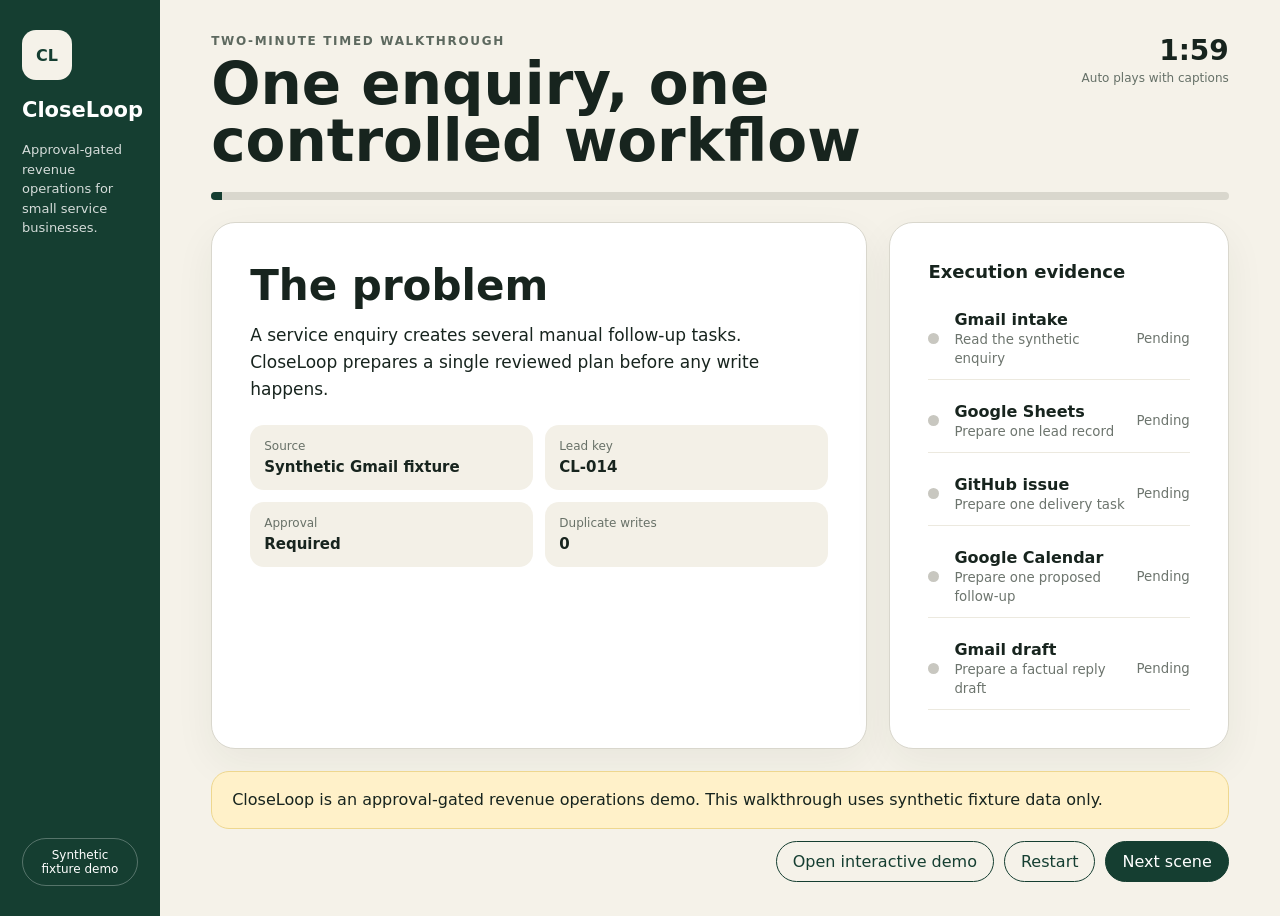
==== demo.html @ 9b45e1a9 "Add files via upload" ====
<!doctype html>
<html lang="en">
<head>
  <meta charset="utf-8">
  <meta name="viewport" content="width=device-width, initial-scale=1">
  <title>CloseLoop two-minute demo</title>
  <style>
    :root {
      color-scheme: light;
      font-family: Inter, ui-sans-serif, system-ui, -apple-system, BlinkMacSystemFont, "Segoe UI", sans-serif;
      background: #f5f2e9;
      color: #17241e;
    }
    * { box-sizing: border-box; }
    body { margin: 0; min-height: 100vh; background: #f5f2e9; }
    button, a { font: inherit; }
    .shell { display: grid; grid-template-columns: 160px minmax(0, 1fr); min-height: 100vh; }
    .rail { background: #153e31; color: white; padding: 30px 22px; display: flex; flex-direction: column; gap: 18px; }
    .mark { width: 50px; height: 50px; border-radius: 14px; background: #f5f2e9; color: #153e31; display: grid; place-items: center; font-weight: 800; }
    .rail h1 { font-size: 21px; margin: 0; }
    .rail p { font-size: 13px; line-height: 1.5; opacity: .82; margin: 0; }
    .mode { margin-top: auto; border: 1px solid rgba(255,255,255,.28); border-radius: 999px; padding: 9px 12px; font-size: 12px; text-align: center; }
    main { padding: 34px clamp(24px, 4vw, 64px); display: grid; grid-template-rows: auto auto 1fr auto; gap: 22px; }
    .top { display: flex; justify-content: space-between; gap: 24px; align-items: start; }
    .eyebrow { text-transform: uppercase; letter-spacing: .14em; font-size: 12px; font-weight: 800; color: #5d695f; }
    h2 { font-size: clamp(30px, 5vw, 58px); line-height: .98; margin: 8px 0 0; max-width: 860px; }
    .timer { text-align: right; min-width: 150px; }
    .timer strong { display: block; font-size: 28px; }
    .timer span { font-size: 12px; color: #657067; }
    .progress { height: 8px; border-radius: 999px; background: #d9d7cd; overflow: hidden; }
    .progress > div { height: 100%; width: 0; background: #153e31; transition: width .4s linear; }
    .stage { display: grid; grid-template-columns: minmax(0, 1.45fr) minmax(280px, .75fr); gap: 22px; align-items: stretch; }
    .card, .evidence { background: white; border: 1px solid #d9d7cd; border-radius: 24px; padding: clamp(22px, 3vw, 38px); box-shadow: 0 14px 40px rgba(35, 43, 37, .06); }
    .card h3 { font-size: clamp(24px, 3.5vw, 42px); margin: 0 0 12px; }
    .card p { font-size: 17px; line-height: 1.6; margin: 0; max-width: 800px; }
    .facts { display: grid; grid-template-columns: repeat(2, minmax(0, 1fr)); gap: 12px; margin-top: 22px; }
    .fact { background: #f3f0e7; border-radius: 14px; padding: 14px; }
    .fact span { display: block; color: #687168; font-size: 12px; margin-bottom: 4px; }
    .fact strong { font-size: 15px; }
    .evidence h4 { margin: 0 0 16px; font-size: 18px; }
    .timeline { display: grid; gap: 10px; }
    .row { display: grid; grid-template-columns: 16px 1fr auto; gap: 10px; align-items: center; padding: 12px 0; border-bottom: 1px solid #ece9df; }
    .dot { width: 11px; height: 11px; border-radius: 50%; background: #c8c7c0; }
    .row.success .dot { background: #2d8659; }
    .row.warning .dot { background: #d39322; }
    .row.skipped .dot { background: #667a98; }
    .row small { color: #6d756e; }
    .caption { background: #fff1c9; border: 1px solid #eed78f; border-radius: 18px; padding: 16px 20px; font-size: 16px; line-height: 1.5; }
    .controls { display: flex; gap: 10px; justify-content: flex-end; align-items: center; }
    .controls button, .controls a { border-radius: 999px; padding: 10px 16px; text-decoration: none; border: 1px solid #153e31; color: #153e31; background: transparent; cursor: pointer; }
    .controls button.primary { background: #153e31; color: white; }
    @media (max-width: 820px) {
      .shell { grid-template-columns: 1fr; }
      .rail { display: none; }
      main { padding: 22px; }
      .top { align-items: end; }
      .stage { grid-template-columns: 1fr; }
      .facts { grid-template-columns: 1fr; }
    }
  </style>
</head>
<body>
  <div class="shell">
    <aside class="rail">
      <div class="mark">CL</div>
      <h1>CloseLoop</h1>
      <p>Approval-gated revenue operations for small service businesses.</p>
      <div class="mode">Synthetic fixture demo</div>
    </aside>
    <main>
      <section class="top">
        <div>
          <div class="eyebrow">Two-minute timed walkthrough</div>
          <h2 id="scene-title">One enquiry, one controlled workflow</h2>
        </div>
        <div class="timer">
          <strong id="clock">2:00</strong>
          <span>Auto plays with captions</span>
        </div>
      </section>
      <div class="progress"><div id="progress-bar"></div></div>
      <section class="stage">
        <article class="card">
          <h3 id="headline">The problem</h3>
          <p id="body-copy">A service enquiry creates several manual follow-up tasks. CloseLoop prepares a single reviewed plan before any write happens.</p>
          <div class="facts" id="facts"></div>
        </article>
        <aside class="evidence">
          <h4>Execution evidence</h4>
          <div class="timeline" id="timeline"></div>
        </aside>
      </section>
      <section>
        <div class="caption" id="caption">This timed browser demo uses synthetic fixture data. It does not claim live provider writes.</div>
        <div class="controls" style="margin-top: 12px">
          <a href="index.html">Open interactive demo</a>
          <button id="restart">Restart</button>
          <button class="primary" id="skip">Next scene</button>
        </div>
      </section>
    </main>
  </div>
  <script>
    const rows = [
      ['Gmail intake', 'Read the synthetic enquiry'],
      ['Google Sheets', 'Prepare one lead record'],
      ['GitHub issue', 'Prepare one delivery task'],
      ['Google Calendar', 'Prepare one proposed follow-up'],
      ['Gmail draft', 'Prepare a factual reply draft']
    ];

    const scenes = [
      {
        at: 0,
        title: 'One enquiry, one controlled workflow',
        headline: 'The problem',
        body: 'A service enquiry creates several manual follow-up tasks. CloseLoop prepares a single reviewed plan before any write happens.',
        caption: 'CloseLoop is an approval-gated revenue operations demo. This walkthrough uses synthetic fixture data only.',
        facts: [['Source', 'Synthetic Gmail fixture'], ['Lead key', 'CL-014'], ['Approval', 'Required'], ['Duplicate writes', '0']],
        states: []
      },
      {
        at: 12,
        title: 'Extract and validate the buyer facts',
        headline: 'Maya Chen needs a kitchen renovation',
        body: 'The fixture states the scope, Pattaya location, six-week timing, USD 60,000 to USD 80,000 budget and a Thursday quote deadline.',
        caption: 'CloseLoop separates stated facts from missing information and gives the fixture a stable idempotency key.',
        facts: [['Service', 'Kitchen renovation'], ['Location', 'Jomtien, Pattaya'], ['Timing', 'About six weeks'], ['Confidence', 'High for stated fields']],
        states: [['Gmail intake', 'success']]
      },
      {
        at: 32,
        title: 'Review the exact plan before execution',
        headline: 'Human approval is the control point',
        body: 'The operator sees the proposed lead record, delivery issue, calendar follow-up and reply draft before the workflow can proceed.',
        caption: 'No outbound email is sent automatically. Pricing, delivery dates and availability are never invented.',
        facts: [['Validation', 'Passed'], ['Duplicate check', 'Passed'], ['Retry limit', '2'], ['Outbound send', 'Disabled']],
        states: [['Gmail intake', 'success']]
      },
      {
        at: 52,
        title: 'Execute the approved fixture path',
        headline: 'Each step leaves a receipt',
        body: 'After one approval, the fixture creates deterministic demonstration receipts for the lead record, delivery issue, follow-up and Gmail draft.',
        caption: 'These IDs are synthetic demo receipts. They are not presented as Google or GitHub provider records.',
        facts: [['Run ID', 'RUN-0914-014'], ['Approval count', '1'], ['Fixture writes', '4'], ['Audit log', 'Append-only demo']],
        states: [['Gmail intake', 'success'], ['Google Sheets', 'success'], ['GitHub issue', 'success']]
      },
      {
        at: 76,
        title: 'Recover without repeating successful steps',
        headline: 'Calendar fails once, then only Calendar retries',
        body: 'A labelled injected 503 happens before the Calendar fixture write. Existing successful receipts remain intact and the retry checks for an existing lead key first.',
        caption: 'The recovery path demonstrates bounded retry behavior and preserves completed work instead of restarting the whole workflow.',
        facts: [['Injected error', 'Calendar 503'], ['Retry count', '1'], ['Prior receipts', 'Retained'], ['Duplicate check', 'Before retry']],
        states: [['Gmail intake', 'success'], ['Google Sheets', 'success'], ['GitHub issue', 'success'], ['Google Calendar', 'warning']]
      },
      {
        at: 96,
        title: 'Close the loop with a draft, not an automatic send',
        headline: 'The approved reply remains a draft',
        body: 'The final fixture step prepares a factual clarification request based only on the synthetic enquiry. The operator keeps control of any real outbound communication.',
        caption: 'The loop closes with one approval, one bounded retry and a complete fixture audit trail.',
        facts: [['Calendar', 'Recovered'], ['Gmail reply', 'Draft only'], ['Final outcome', 'Fixture complete'], ['Live writes claimed', 'None']],
        states: [['Gmail intake', 'success'], ['Google Sheets', 'success'], ['GitHub issue', 'success'], ['Google Calendar', 'success'], ['Gmail draft', 'success']]
      },
      {
        at: 108,
        title: 'Replay proves idempotency',
        headline: 'The same trigger produces zero new writes',
        body: 'The replay finds the existing run through the same idempotency key and skips every write step.',
        caption: 'CloseLoop ends on the reliability claim that is actually tested in this build: exact replay produces zero new fixture writes.',
        facts: [['Idempotency key', 'gmail-msg-8841'], ['Replay writes', '0'], ['Duplicate writes', '0'], ['Status', 'Existing run reused']],
        states: rows.map(([name]) => [name, 'skipped'])
      }
    ];

    const total = 120;
    let started = performance.now();
    let manualOffset = 0;

    const title = document.getElementById('scene-title');
    const headline = document.getElementById('headline');
    const body = document.getElementById('body-copy');
    const caption = document.getElementById('caption');
    const facts = document.getElementById('facts');
    const timeline = document.getElementById('timeline');
    const clock = document.getElementById('clock');
    const progress = document.getElementById('progress-bar');

    function currentSeconds() {
      return Math.min(total, Math.max(0, (performance.now() - started) / 1000 + manualOffset));
    }

    function activeScene(sec) {
      let result = scenes[0];
      for (const scene of scenes) if (sec >= scene.at) result = scene;
      return result;
    }

    function renderScene(scene) {
      title.textContent = scene.title;
      headline.textContent = scene.headline;
      body.textContent = scene.body;
      caption.textContent = scene.caption;
      facts.innerHTML = scene.facts.map(([label, value]) => `<div class="fact"><span>${label}</span><strong>${value}</strong></div>`).join('');
      const states = Object.fromEntries(scene.states);
      timeline.innerHTML = rows.map(([name, detail]) => {
        const state = states[name] || '';
        const label = state === 'success' ? 'Verified fixture step' : state === 'warning' ? 'Retrying once' : state === 'skipped' ? 'Existing run reused' : 'Pending';
        return `<div class="row ${state}"><span class="dot"></span><div><strong>${name}</strong><br><small>${detail}</small></div><small>${label}</small></div>`;
      }).join('');
    }

    let lastScene = null;
    function tick() {
      const sec = currentSeconds();
      const scene = activeScene(sec);
      if (scene !== lastScene) {
        renderScene(scene);
        lastScene = scene;
      }
      const remain = Math.max(0, Math.ceil(total - sec));
      const min = Math.floor(remain / 60);
      const s = String(remain % 60).padStart(2, '0');
      clock.textContent = `${min}:${s}`;
      progress.style.width = `${Math.min(100, sec / total * 100)}%`;
      if (sec < total) requestAnimationFrame(tick);
    }

    document.getElementById('restart').addEventListener('click', () => {
      started = performance.now();
      manualOffset = 0;
      lastScene = null;
      requestAnimationFrame(tick);
    });

    document.getElementById('skip').addEventListener('click', () => {
      const sec = currentSeconds();
      const next = scenes.find(scene => scene.at > sec + .5);
      if (!next) return;
      manualOffset += next.at - sec;
      lastScene = null;
    });

    renderScene(scenes[0]);
    requestAnimationFrame(tick);
  </script>
</body>
</html>
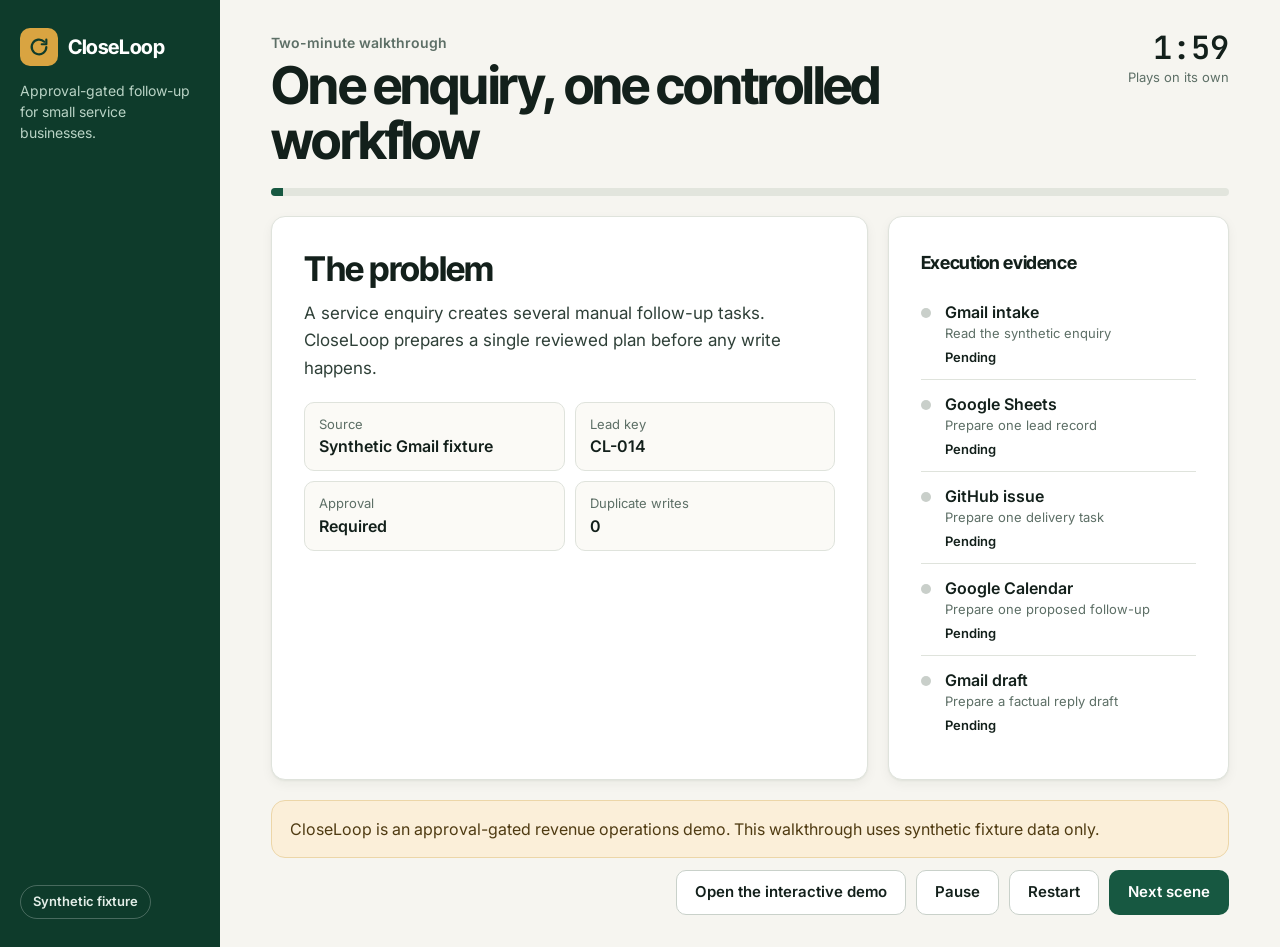
==== commit 85ba9470: "Fix the reset race and redesign the demo pages Stop a run started before Reset from finishing on the" ====
--- a/demo.html
+++ b/demo.html
@@ -1,250 +1,321 @@
-<!doctype html>
-<html lang="en">
-<head>
-  <meta charset="utf-8">
-  <meta name="viewport" content="width=device-width, initial-scale=1">
-  <title>CloseLoop two-minute demo</title>
-  <style>
-    :root {
-      color-scheme: light;
-      font-family: Inter, ui-sans-serif, system-ui, -apple-system, BlinkMacSystemFont, "Segoe UI", sans-serif;
-      background: #f5f2e9;
-      color: #17241e;
-    }
-    * { box-sizing: border-box; }
-    body { margin: 0; min-height: 100vh; background: #f5f2e9; }
-    button, a { font: inherit; }
-    .shell { display: grid; grid-template-columns: 160px minmax(0, 1fr); min-height: 100vh; }
-    .rail { background: #153e31; color: white; padding: 30px 22px; display: flex; flex-direction: column; gap: 18px; }
-    .mark { width: 50px; height: 50px; border-radius: 14px; background: #f5f2e9; color: #153e31; display: grid; place-items: center; font-weight: 800; }
-    .rail h1 { font-size: 21px; margin: 0; }
-    .rail p { font-size: 13px; line-height: 1.5; opacity: .82; margin: 0; }
-    .mode { margin-top: auto; border: 1px solid rgba(255,255,255,.28); border-radius: 999px; padding: 9px 12px; font-size: 12px; text-align: center; }
-    main { padding: 34px clamp(24px, 4vw, 64px); display: grid; grid-template-rows: auto auto 1fr auto; gap: 22px; }
-    .top { display: flex; justify-content: space-between; gap: 24px; align-items: start; }
-    .eyebrow { text-transform: uppercase; letter-spacing: .14em; font-size: 12px; font-weight: 800; color: #5d695f; }
-    h2 { font-size: clamp(30px, 5vw, 58px); line-height: .98; margin: 8px 0 0; max-width: 860px; }
-    .timer { text-align: right; min-width: 150px; }
-    .timer strong { display: block; font-size: 28px; }
-    .timer span { font-size: 12px; color: #657067; }
-    .progress { height: 8px; border-radius: 999px; background: #d9d7cd; overflow: hidden; }
-    .progress > div { height: 100%; width: 0; background: #153e31; transition: width .4s linear; }
-    .stage { display: grid; grid-template-columns: minmax(0, 1.45fr) minmax(280px, .75fr); gap: 22px; align-items: stretch; }
-    .card, .evidence { background: white; border: 1px solid #d9d7cd; border-radius: 24px; padding: clamp(22px, 3vw, 38px); box-shadow: 0 14px 40px rgba(35, 43, 37, .06); }
-    .card h3 { font-size: clamp(24px, 3.5vw, 42px); margin: 0 0 12px; }
-    .card p { font-size: 17px; line-height: 1.6; margin: 0; max-width: 800px; }
-    .facts { display: grid; grid-template-columns: repeat(2, minmax(0, 1fr)); gap: 12px; margin-top: 22px; }
-    .fact { background: #f3f0e7; border-radius: 14px; padding: 14px; }
-    .fact span { display: block; color: #687168; font-size: 12px; margin-bottom: 4px; }
-    .fact strong { font-size: 15px; }
-    .evidence h4 { margin: 0 0 16px; font-size: 18px; }
-    .timeline { display: grid; gap: 10px; }
-    .row { display: grid; grid-template-columns: 16px 1fr auto; gap: 10px; align-items: center; padding: 12px 0; border-bottom: 1px solid #ece9df; }
-    .dot { width: 11px; height: 11px; border-radius: 50%; background: #c8c7c0; }
-    .row.success .dot { background: #2d8659; }
-    .row.warning .dot { background: #d39322; }
-    .row.skipped .dot { background: #667a98; }
-    .row small { color: #6d756e; }
-    .caption { background: #fff1c9; border: 1px solid #eed78f; border-radius: 18px; padding: 16px 20px; font-size: 16px; line-height: 1.5; }
-    .controls { display: flex; gap: 10px; justify-content: flex-end; align-items: center; }
-    .controls button, .controls a { border-radius: 999px; padding: 10px 16px; text-decoration: none; border: 1px solid #153e31; color: #153e31; background: transparent; cursor: pointer; }
-    .controls button.primary { background: #153e31; color: white; }
-    @media (max-width: 820px) {
-      .shell { grid-template-columns: 1fr; }
-      .rail { display: none; }
-      main { padding: 22px; }
-      .top { align-items: end; }
-      .stage { grid-template-columns: 1fr; }
-      .facts { grid-template-columns: 1fr; }
-    }
-  </style>
-</head>
-<body>
-  <div class="shell">
-    <aside class="rail">
-      <div class="mark">CL</div>
-      <h1>CloseLoop</h1>
-      <p>Approval-gated revenue operations for small service businesses.</p>
-      <div class="mode">Synthetic fixture demo</div>
-    </aside>
-    <main>
-      <section class="top">
-        <div>
-          <div class="eyebrow">Two-minute timed walkthrough</div>
-          <h2 id="scene-title">One enquiry, one controlled workflow</h2>
-        </div>
-        <div class="timer">
-          <strong id="clock">2:00</strong>
-          <span>Auto plays with captions</span>
-        </div>
-      </section>
-      <div class="progress"><div id="progress-bar"></div></div>
-      <section class="stage">
-        <article class="card">
-          <h3 id="headline">The problem</h3>
-          <p id="body-copy">A service enquiry creates several manual follow-up tasks. CloseLoop prepares a single reviewed plan before any write happens.</p>
-          <div class="facts" id="facts"></div>
-        </article>
-        <aside class="evidence">
-          <h4>Execution evidence</h4>
-          <div class="timeline" id="timeline"></div>
-        </aside>
-      </section>
-      <section>
-        <div class="caption" id="caption">This timed browser demo uses synthetic fixture data. It does not claim live provider writes.</div>
-        <div class="controls" style="margin-top: 12px">
-          <a href="index.html">Open interactive demo</a>
-          <button id="restart">Restart</button>
-          <button class="primary" id="skip">Next scene</button>
-        </div>
-      </section>
-    </main>
-  </div>
-  <script>
-    const rows = [
-      ['Gmail intake', 'Read the synthetic enquiry'],
-      ['Google Sheets', 'Prepare one lead record'],
-      ['GitHub issue', 'Prepare one delivery task'],
-      ['Google Calendar', 'Prepare one proposed follow-up'],
-      ['Gmail draft', 'Prepare a factual reply draft']
-    ];
-
-    const scenes = [
-      {
-        at: 0,
-        title: 'One enquiry, one controlled workflow',
-        headline: 'The problem',
-        body: 'A service enquiry creates several manual follow-up tasks. CloseLoop prepares a single reviewed plan before any write happens.',
-        caption: 'CloseLoop is an approval-gated revenue operations demo. This walkthrough uses synthetic fixture data only.',
-        facts: [['Source', 'Synthetic Gmail fixture'], ['Lead key', 'CL-014'], ['Approval', 'Required'], ['Duplicate writes', '0']],
-        states: []
-      },
-      {
-        at: 12,
-        title: 'Extract and validate the buyer facts',
-        headline: 'Maya Chen needs a kitchen renovation',
-        body: 'The fixture states the scope, Pattaya location, six-week timing, USD 60,000 to USD 80,000 budget and a Thursday quote deadline.',
-        caption: 'CloseLoop separates stated facts from missing information and gives the fixture a stable idempotency key.',
-        facts: [['Service', 'Kitchen renovation'], ['Location', 'Jomtien, Pattaya'], ['Timing', 'About six weeks'], ['Confidence', 'High for stated fields']],
-        states: [['Gmail intake', 'success']]
-      },
-      {
-        at: 32,
-        title: 'Review the exact plan before execution',
-        headline: 'Human approval is the control point',
-        body: 'The operator sees the proposed lead record, delivery issue, calendar follow-up and reply draft before the workflow can proceed.',
-        caption: 'No outbound email is sent automatically. Pricing, delivery dates and availability are never invented.',
-        facts: [['Validation', 'Passed'], ['Duplicate check', 'Passed'], ['Retry limit', '2'], ['Outbound send', 'Disabled']],
-        states: [['Gmail intake', 'success']]
-      },
-      {
-        at: 52,
-        title: 'Execute the approved fixture path',
-        headline: 'Each step leaves a receipt',
-        body: 'After one approval, the fixture creates deterministic demonstration receipts for the lead record, delivery issue, follow-up and Gmail draft.',
-        caption: 'These IDs are synthetic demo receipts. They are not presented as Google or GitHub provider records.',
-        facts: [['Run ID', 'RUN-0914-014'], ['Approval count', '1'], ['Fixture writes', '4'], ['Audit log', 'Append-only demo']],
-        states: [['Gmail intake', 'success'], ['Google Sheets', 'success'], ['GitHub issue', 'success']]
-      },
-      {
-        at: 76,
-        title: 'Recover without repeating successful steps',
-        headline: 'Calendar fails once, then only Calendar retries',
-        body: 'A labelled injected 503 happens before the Calendar fixture write. Existing successful receipts remain intact and the retry checks for an existing lead key first.',
-        caption: 'The recovery path demonstrates bounded retry behavior and preserves completed work instead of restarting the whole workflow.',
-        facts: [['Injected error', 'Calendar 503'], ['Retry count', '1'], ['Prior receipts', 'Retained'], ['Duplicate check', 'Before retry']],
-        states: [['Gmail intake', 'success'], ['Google Sheets', 'success'], ['GitHub issue', 'success'], ['Google Calendar', 'warning']]
-      },
-      {
-        at: 96,
-        title: 'Close the loop with a draft, not an automatic send',
-        headline: 'The approved reply remains a draft',
-        body: 'The final fixture step prepares a factual clarification request based only on the synthetic enquiry. The operator keeps control of any real outbound communication.',
-        caption: 'The loop closes with one approval, one bounded retry and a complete fixture audit trail.',
-        facts: [['Calendar', 'Recovered'], ['Gmail reply', 'Draft only'], ['Final outcome', 'Fixture complete'], ['Live writes claimed', 'None']],
-        states: [['Gmail intake', 'success'], ['Google Sheets', 'success'], ['GitHub issue', 'success'], ['Google Calendar', 'success'], ['Gmail draft', 'success']]
-      },
-      {
-        at: 108,
-        title: 'Replay proves idempotency',
-        headline: 'The same trigger produces zero new writes',
-        body: 'The replay finds the existing run through the same idempotency key and skips every write step.',
-        caption: 'CloseLoop ends on the reliability claim that is actually tested in this build: exact replay produces zero new fixture writes.',
-        facts: [['Idempotency key', 'gmail-msg-8841'], ['Replay writes', '0'], ['Duplicate writes', '0'], ['Status', 'Existing run reused']],
-        states: rows.map(([name]) => [name, 'skipped'])
-      }
-    ];
-
-    const total = 120;
-    let started = performance.now();
-    let manualOffset = 0;
-
-    const title = document.getElementById('scene-title');
-    const headline = document.getElementById('headline');
-    const body = document.getElementById('body-copy');
-    const caption = document.getElementById('caption');
-    const facts = document.getElementById('facts');
-    const timeline = document.getElementById('timeline');
-    const clock = document.getElementById('clock');
-    const progress = document.getElementById('progress-bar');
-
-    function currentSeconds() {
-      return Math.min(total, Math.max(0, (performance.now() - started) / 1000 + manualOffset));
-    }
-
-    function activeScene(sec) {
-      let result = scenes[0];
-      for (const scene of scenes) if (sec >= scene.at) result = scene;
-      return result;
-    }
-
-    function renderScene(scene) {
-      title.textContent = scene.title;
-      headline.textContent = scene.headline;
-      body.textContent = scene.body;
-      caption.textContent = scene.caption;
-      facts.innerHTML = scene.facts.map(([label, value]) => `<div class="fact"><span>${label}</span><strong>${value}</strong></div>`).join('');
-      const states = Object.fromEntries(scene.states);
-      timeline.innerHTML = rows.map(([name, detail]) => {
-        const state = states[name] || '';
-        const label = state === 'success' ? 'Verified fixture step' : state === 'warning' ? 'Retrying once' : state === 'skipped' ? 'Existing run reused' : 'Pending';
-        return `<div class="row ${state}"><span class="dot"></span><div><strong>${name}</strong><br><small>${detail}</small></div><small>${label}</small></div>`;
-      }).join('');
-    }
-
-    let lastScene = null;
-    function tick() {
-      const sec = currentSeconds();
-      const scene = activeScene(sec);
-      if (scene !== lastScene) {
-        renderScene(scene);
-        lastScene = scene;
-      }
-      const remain = Math.max(0, Math.ceil(total - sec));
-      const min = Math.floor(remain / 60);
-      const s = String(remain % 60).padStart(2, '0');
-      clock.textContent = `${min}:${s}`;
-      progress.style.width = `${Math.min(100, sec / total * 100)}%`;
-      if (sec < total) requestAnimationFrame(tick);
-    }
-
-    document.getElementById('restart').addEventListener('click', () => {
-      started = performance.now();
-      manualOffset = 0;
-      lastScene = null;
-      requestAnimationFrame(tick);
-    });
-
-    document.getElementById('skip').addEventListener('click', () => {
-      const sec = currentSeconds();
-      const next = scenes.find(scene => scene.at > sec + .5);
-      if (!next) return;
-      manualOffset += next.at - sec;
-      lastScene = null;
-    });
-
-    renderScene(scenes[0]);
-    requestAnimationFrame(tick);
-  </script>
-</body>
-</html>
+<!doctype html>
+<html lang="en">
+<head>
+  <meta charset="utf-8">
+  <meta name="viewport" content="width=device-width, initial-scale=1">
+  <meta name="theme-color" content="#0e3b2b">
+  <title>CloseLoop walkthrough</title>
+  <meta name="description" content="A two-minute captioned walkthrough of the CloseLoop fixture path: one enquiry, one approval, one bounded retry and a replay with zero new writes.">
+  <link rel="preconnect" href="https://fonts.googleapis.com">
+  <link rel="preconnect" href="https://fonts.gstatic.com" crossorigin>
+  <link href="https://fonts.googleapis.com/css2?family=Inter+Tight:wght@600;700&family=Inter:wght@400;500;600&family=JetBrains+Mono:wght@500;600&display=swap" rel="stylesheet">
+  <style>
+    :root {
+      color-scheme: light;
+      --ink: #13201b; --paper: #f6f5f0; --surface: #fff; --surface-soft: #fbfaf6; --line: #dfe3dc; --line-strong: #c9d1ca;
+      --muted: #5d6f66; --brand: #175841; --brand-soft: #e4efe8; --deep: #0e3b2b; --amber: #d9a441; --amber-soft: #fbefd9;
+      --warning-ink: #6b430a; --error: #b4412f; --dock: #2e5f8a;
+      --radius: 14px; --radius-button: 10px;
+      --shadow: 0 1px 2px rgba(19, 32, 27, .05), 0 4px 12px rgba(19, 32, 27, .05);
+      --focus: 0 0 0 3px #fff, 0 0 0 5px var(--brand);
+      --heading: "Inter Tight", "Inter", system-ui, -apple-system, "Segoe UI", Roboto, Arial, sans-serif;
+      --body: "Inter", system-ui, -apple-system, "Segoe UI", Roboto, Arial, sans-serif;
+      --mono: "JetBrains Mono", ui-monospace, "SFMono-Regular", Menlo, Consolas, monospace;
+    }
+    * { box-sizing: border-box; }
+    body { margin: 0; min-width: 320px; min-height: 100vh; color: var(--ink); background: var(--paper); font: 16px/1.5 var(--body); }
+    button, a { font: inherit; }
+    :focus-visible { outline: none; box-shadow: var(--focus); }
+    h1, h2, h3 { margin: 0; font-family: var(--heading); letter-spacing: -.02em; }
+    p { margin: 0; }
+    .shell { display: grid; grid-template-columns: 220px minmax(0, 1fr); min-height: 100vh; }
+    .rail { display: flex; flex-direction: column; gap: 14px; padding: 28px 20px; background: var(--deep); color: #fff; }
+    .brand { display: flex; align-items: center; gap: 10px; }
+    .mark { display: grid; place-items: center; width: 38px; height: 38px; border-radius: 10px; background: var(--amber); color: var(--deep); }
+    .mark svg { width: 22px; height: 22px; fill: none; stroke: currentColor; stroke-width: 2.4; stroke-linecap: round; stroke-linejoin: round; }
+    .rail h1 { font-size: 20px; }
+    .rail p { color: #b9d3c5; font-size: 14px; }
+    .mode { margin-top: auto; align-self: flex-start; padding: 6px 12px; border: 1px solid rgba(255,255,255,.24); border-radius: 999px; color: #e3eee8; font-size: 13px; font-weight: 600; }
+    main { display: grid; grid-template-rows: auto auto 1fr auto; gap: 20px; min-width: 0; padding: 32px clamp(16px, 4vw, 56px); }
+    .top { display: flex; justify-content: space-between; align-items: flex-start; gap: 16px 24px; }
+    .eyebrow { color: var(--muted); font-size: 14px; font-weight: 600; }
+    h2 { margin-top: 6px; max-width: 22ch; font-size: clamp(28px, 4.6vw, 52px); line-height: 1.05; letter-spacing: -.035em; }
+    .timer { flex: none; text-align: right; }
+    .timer strong { display: block; font: 600 32px/1 var(--mono); }
+    .timer span { color: var(--muted); font-size: 13px; }
+    .progress { height: 8px; border-radius: 4px; background: #e2e5dd; overflow: hidden; }
+    .progress > div { width: 0; height: 100%; background: var(--brand); transition: width .4s linear; }
+    .stage { display: grid; grid-template-columns: minmax(0, 1.4fr) minmax(280px, .8fr); gap: 20px; align-items: stretch; }
+    .card, .evidence { min-width: 0; padding: clamp(18px, 3vw, 32px); border: 1px solid var(--line); border-radius: var(--radius); background: var(--surface); box-shadow: var(--shadow); }
+    .card h3 { font-size: clamp(22px, 3vw, 34px); line-height: 1.15; }
+    .card p { margin-top: 12px; max-width: 64ch; color: #2f4038; font-size: 17px; line-height: 1.6; }
+    .facts { display: grid; grid-template-columns: repeat(2, minmax(0, 1fr)); gap: 10px; margin-top: 20px; }
+    .fact { padding: 12px 14px; border: 1px solid var(--line); border-radius: var(--radius-button); background: var(--surface-soft); }
+    .fact span { display: block; color: var(--muted); font-size: 13px; }
+    .fact strong { display: block; font-weight: 600; overflow-wrap: anywhere; }
+    .evidence h3 { font-size: 18px; }
+    .timeline { margin: 12px 0 0; padding: 0; list-style: none; }
+    .row { display: grid; grid-template-columns: 14px minmax(0, 1fr); gap: 4px 10px; align-items: baseline; padding: 12px 0; border-bottom: 1px solid var(--line); }
+    .row:last-child { border-bottom: 0; }
+    .dot { width: 10px; height: 10px; border-radius: 50%; background: #c9cfca; }
+    .row.success .dot { background: var(--brand); }
+    .row.warning .dot { background: var(--error); }
+    .row.skipped .dot { background: var(--dock); }
+    .row strong { font-weight: 600; }
+    .row small { display: block; color: var(--muted); font-size: 13px; }
+    .row .state { grid-column: 2; font-weight: 600; color: var(--ink); }
+    .caption { padding: 16px 18px; border: 1px solid #ecd6a8; border-radius: var(--radius); background: var(--amber-soft); color: #4f3b12; font-size: 16px; }
+    .controls { display: flex; flex-wrap: wrap; justify-content: flex-end; gap: 10px; margin-top: 12px; }
+    .controls a, .controls button { display: inline-flex; align-items: center; justify-content: center; min-height: 44px; padding: 10px 18px; border: 1px solid var(--line-strong); border-radius: var(--radius-button); background: var(--surface); color: var(--ink); font-size: 15px; font-weight: 600; text-decoration: none; cursor: pointer; transition: background-color .18s ease-out; }
+    .controls a:hover, .controls button:hover:not(:disabled) { background: var(--surface-soft); }
+    .controls .primary { border-color: transparent; background: var(--brand); color: #fff; }
+    .controls .primary:hover:not(:disabled) { background: var(--deep); }
+    .controls button:disabled { opacity: .5; cursor: not-allowed; }
+    .note { color: var(--muted); font-size: 14px; }
+    @media (max-width: 860px) {
+      .shell { display: block; }
+      .rail { flex-direction: row; align-items: center; padding: 12px 16px; }
+      .rail p { display: none; }
+      .mode { margin: 0 0 0 auto; }
+      main { padding: 20px 16px 32px; }
+      .stage { grid-template-columns: 1fr; }
+    }
+    @media (max-width: 480px) {
+      .top { flex-direction: column; }
+      .timer { text-align: left; }
+      .facts { grid-template-columns: 1fr; }
+      .controls > * { flex: 1 1 140px; }
+    }
+    @media (prefers-reduced-motion: reduce) { .progress > div { transition: none; } }
+  </style>
+</head>
+<body>
+  <div class="shell">
+    <header class="rail">
+      <div class="brand"><span class="mark" aria-hidden="true"><svg viewBox="0 0 24 24"><path d="M20 12a8 8 0 1 1-2.3-5.7"/><path d="M20 4v5h-5"/></svg></span><h1>CloseLoop</h1></div>
+      <p>Approval-gated follow-up for small service businesses.</p>
+      <span class="mode">Synthetic fixture</span>
+    </header>
+    <main>
+      <section class="top" aria-label="Walkthrough progress">
+        <div>
+          <p class="eyebrow">Two-minute walkthrough</p>
+          <h2 id="scene-title">One enquiry, one controlled workflow</h2>
+        </div>
+        <div class="timer">
+          <strong id="clock">2:00</strong>
+          <span id="timer-state">Plays on its own</span>
+        </div>
+      </section>
+      <div class="progress" aria-hidden="true"><div id="progress-bar"></div></div>
+      <section class="stage">
+        <article class="card" aria-live="polite">
+          <h3 id="headline">The problem</h3>
+          <p id="body-copy">A service enquiry creates several manual follow-up tasks. CloseLoop prepares a single reviewed plan before any write happens.</p>
+          <div class="facts" id="facts"></div>
+        </article>
+        <aside class="evidence" aria-labelledby="evidence-title">
+          <h3 id="evidence-title">Execution evidence</h3>
+          <ol class="timeline" id="timeline"></ol>
+        </aside>
+      </section>
+      <section aria-label="Caption and controls">
+        <p class="caption" id="caption">This walkthrough uses synthetic fixture data. It does not claim live provider writes.</p>
+        <div class="controls">
+          <a href="index.html">Open the interactive demo</a>
+          <button type="button" id="pause">Pause</button>
+          <button type="button" id="restart">Restart</button>
+          <button type="button" class="primary" id="skip">Next scene</button>
+        </div>
+      </section>
+    </main>
+  </div>
+  <script>
+    const rows = [
+      ['Gmail intake', 'Read the synthetic enquiry'],
+      ['Google Sheets', 'Prepare one lead record'],
+      ['GitHub issue', 'Prepare one delivery task'],
+      ['Google Calendar', 'Prepare one proposed follow-up'],
+      ['Gmail draft', 'Prepare a factual reply draft']
+    ];
+
+    const scenes = [
+      {
+        at: 0,
+        title: 'One enquiry, one controlled workflow',
+        headline: 'The problem',
+        body: 'A service enquiry creates several manual follow-up tasks. CloseLoop prepares a single reviewed plan before any write happens.',
+        caption: 'CloseLoop is an approval-gated revenue operations demo. This walkthrough uses synthetic fixture data only.',
+        facts: [['Source', 'Synthetic Gmail fixture'], ['Lead key', 'CL-014'], ['Approval', 'Required'], ['Duplicate writes', '0']],
+        states: []
+      },
+      {
+        at: 12,
+        title: 'Extract and validate the buyer facts',
+        headline: 'Maya Chen needs a kitchen renovation',
+        body: 'The fixture states the scope, a Pattaya location, a six-week start, a budget of USD 60,000 to 80,000 and a Thursday quote deadline.',
+        caption: 'CloseLoop separates stated facts from missing information and gives the enquiry a stable idempotency key.',
+        facts: [['Service', 'Kitchen renovation'], ['Location', 'Jomtien, Pattaya'], ['Timing', 'About six weeks'], ['Confidence', 'High for stated fields']],
+        states: [['Gmail intake', 'success']]
+      },
+      {
+        at: 32,
+        title: 'Review the exact plan before execution',
+        headline: 'Human approval is the control point',
+        body: 'The operator sees the proposed lead record, delivery issue, calendar follow-up and reply draft before the workflow can continue.',
+        caption: 'No email is sent automatically. Pricing, delivery dates and availability are never invented.',
+        facts: [['Validation', 'Passed'], ['Duplicate check', 'Passed'], ['Calendar retry', 'Once, bounded'], ['Outbound send', 'Disabled']],
+        states: [['Gmail intake', 'success']]
+      },
+      {
+        at: 52,
+        title: 'Execute the approved fixture path',
+        headline: 'Each step leaves a receipt',
+        body: 'After one approval, the fixture creates demonstration receipts for the lead record, delivery issue, follow-up and Gmail draft.',
+        caption: 'These IDs are synthetic demo receipts. They are not presented as Google or GitHub records.',
+        facts: [['Run ID', 'RUN-0914-014'], ['Approvals', '1'], ['Fixture writes', '4'], ['Audit log', 'Append-only demo']],
+        states: [['Gmail intake', 'success'], ['Google Sheets', 'success'], ['GitHub issue', 'success']]
+      },
+      {
+        at: 76,
+        title: 'Recover without repeating successful steps',
+        headline: 'Calendar fails once, and only Calendar retries',
+        body: 'A labelled, injected 503 happens before the Calendar fixture write. Earlier receipts stay intact, and the retry checks for an existing lead key first.',
+        caption: 'The recovery path shows a bounded retry that keeps completed work instead of restarting the whole workflow.',
+        facts: [['Injected error', 'Calendar 503'], ['Retry count', '1'], ['Earlier receipts', 'Kept'], ['Duplicate check', 'Before retry']],
+        states: [['Gmail intake', 'success'], ['Google Sheets', 'success'], ['GitHub issue', 'success'], ['Google Calendar', 'warning']]
+      },
+      {
+        at: 96,
+        title: 'Close the loop with a draft, not a send',
+        headline: 'The approved reply stays a draft',
+        body: 'The final fixture step prepares a factual clarification request based only on the synthetic enquiry. The operator keeps control of any real outbound message.',
+        caption: 'The loop closes with one approval, one bounded retry and a complete fixture audit trail.',
+        facts: [['Calendar', 'Recovered'], ['Gmail reply', 'Draft only'], ['Final outcome', 'Fixture complete'], ['Live writes claimed', 'None']],
+        states: [['Gmail intake', 'success'], ['Google Sheets', 'success'], ['GitHub issue', 'success'], ['Google Calendar', 'success'], ['Gmail draft', 'success']]
+      },
+      {
+        at: 108,
+        title: 'Replay shows idempotency',
+        headline: 'The same trigger produces zero new writes',
+        body: 'The replay finds the existing run through the same idempotency key and skips every write step.',
+        caption: 'This is the reliability claim the fixture build supports: an exact replay produces zero new fixture writes.',
+        facts: [['Idempotency key', 'gmail-msg-8841'], ['Replay writes', '0'], ['Duplicate writes', '0'], ['Status', 'Existing run reused']],
+        states: rows.map(([name]) => [name, 'skipped'])
+      }
+    ];
+
+    const total = 120;
+    let elapsedBefore = 0;
+    let startedAt = performance.now();
+    let paused = false;
+    let frame = 0;
+    let lastScene = null;
+
+    const $ = id => document.getElementById(id);
+    const reduceMotion = window.matchMedia('(prefers-reduced-motion: reduce)').matches;
+
+    function currentSeconds() {
+      const live = paused ? 0 : (performance.now() - startedAt) / 1000;
+      return Math.min(total, Math.max(0, elapsedBefore + live));
+    }
+
+    function activeScene(sec) {
+      let result = scenes[0];
+      for (const scene of scenes) if (sec >= scene.at) result = scene;
+      return result;
+    }
+
+    function el(tag, cls, text) { const n = document.createElement(tag); if (cls) n.className = cls; if (text != null) n.textContent = text; return n; }
+
+    function renderScene(scene) {
+      $('scene-title').textContent = scene.title;
+      $('headline').textContent = scene.headline;
+      $('body-copy').textContent = scene.body;
+      $('caption').textContent = scene.caption;
+      $('facts').replaceChildren(...scene.facts.map(([label, value]) => { const f = el('div', 'fact'); f.append(el('span', null, label), el('strong', null, value)); return f; }));
+      const states = Object.fromEntries(scene.states);
+      $('timeline').replaceChildren(...rows.map(([name, detail]) => {
+        const state = states[name] || '';
+        const label = state === 'success' ? 'Fixture step done' : state === 'warning' ? 'Failed once, retrying' : state === 'skipped' ? 'Existing run reused' : 'Pending';
+        const li = el('li', `row ${state}`);
+        const dot = el('span', 'dot'); dot.setAttribute('aria-hidden', 'true');
+        const body = el('div');
+        body.append(el('strong', null, name), el('small', null, detail));
+        li.append(dot, body, el('small', 'state', label));
+        return li;
+      }));
+    }
+
+    function paint() {
+      const sec = currentSeconds();
+      const scene = activeScene(sec);
+      if (scene !== lastScene) { renderScene(scene); lastScene = scene; }
+      const remain = Math.max(0, Math.ceil(total - sec));
+      $('clock').textContent = `${Math.floor(remain / 60)}:${String(remain % 60).padStart(2, '0')}`;
+      $('progress-bar').style.width = `${Math.min(100, sec / total * 100)}%`;
+      const done = sec >= total;
+      $('skip').disabled = !scenes.some(s => s.at > sec + .5);
+      $('pause').disabled = done;
+      $('timer-state').textContent = done ? 'Finished' : paused ? 'Paused' : 'Plays on its own';
+      return done;
+    }
+
+    function loop() {
+      frame = 0;
+      const done = paint();
+      if (!done && !paused) frame = requestAnimationFrame(loop);
+    }
+
+    function start() {
+      if (frame) cancelAnimationFrame(frame);
+      frame = requestAnimationFrame(loop);
+    }
+
+    $('restart').addEventListener('click', () => {
+      elapsedBefore = 0;
+      startedAt = performance.now();
+      paused = false;
+      $('pause').textContent = 'Pause';
+      lastScene = null;
+      start();
+    });
+
+    $('pause').addEventListener('click', () => {
+      if (paused) {
+        paused = false;
+        startedAt = performance.now();
+        $('pause').textContent = 'Pause';
+        start();
+      } else {
+        elapsedBefore = currentSeconds();
+        paused = true;
+        $('pause').textContent = 'Resume';
+        if (frame) cancelAnimationFrame(frame);
+        frame = 0;
+        paint();
+      }
+    });
+
+    $('skip').addEventListener('click', () => {
+      const sec = currentSeconds();
+      const next = scenes.find(scene => scene.at > sec + .5);
+      if (!next) return;
+      elapsedBefore = next.at;
+      startedAt = performance.now();
+      lastScene = null;
+      if (paused) paint(); else start();
+    });
+
+    renderScene(scenes[0]);
+    lastScene = scenes[0];
+    if (reduceMotion) {
+      paused = true;
+      $('pause').textContent = 'Play';
+      paint();
+    } else {
+      start();
+    }
+  </script>
+</body>
+</html>
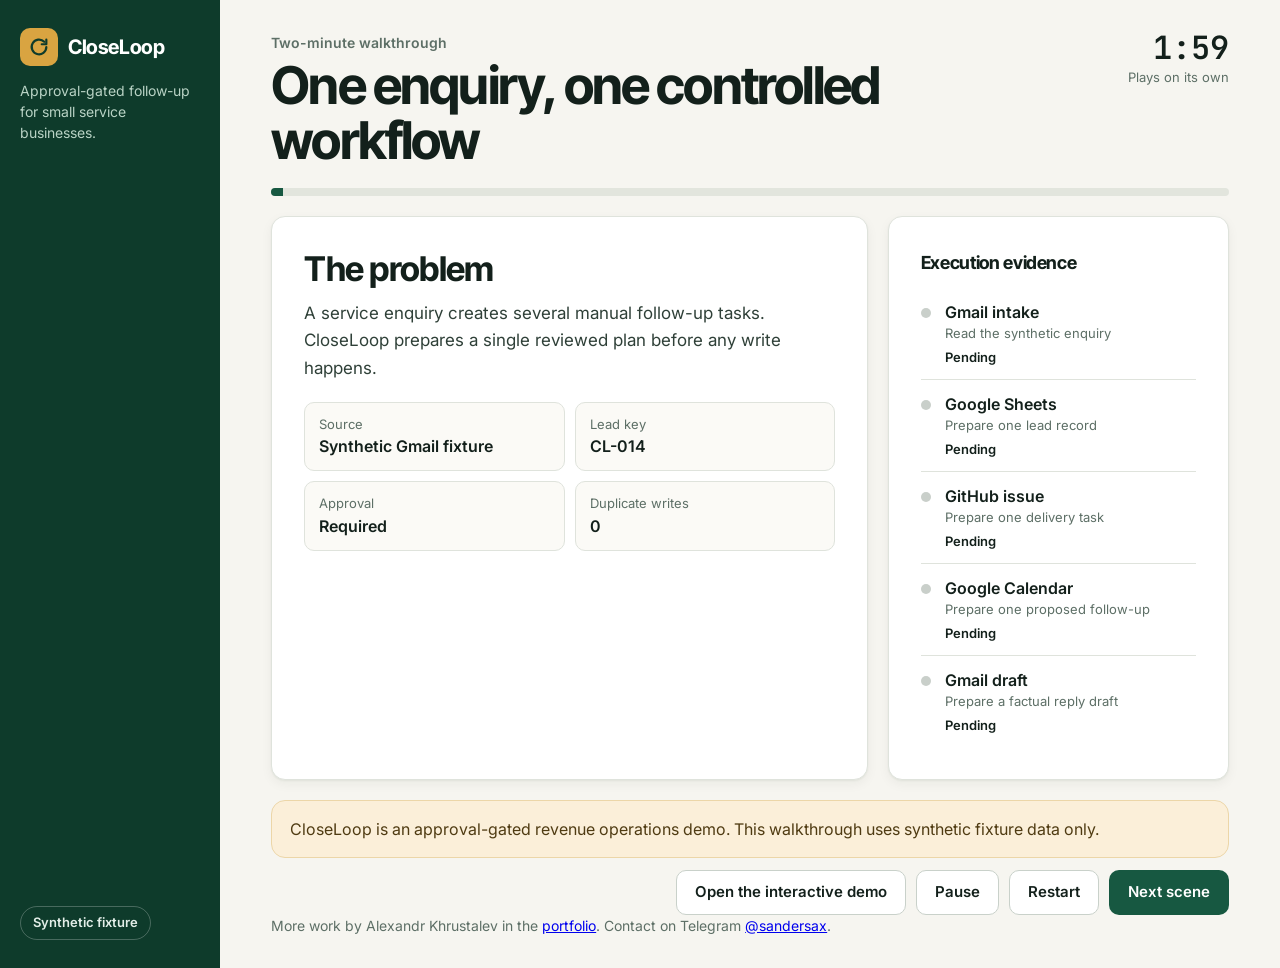
==== commit a7946e0c: "Add contact line and MIT license Demo and walkthrough pages link the portfolio and Telegram contact." ====
--- a/demo.html
+++ b/demo.html
@@ -127,6 +127,7 @@
           <button type="button" id="restart">Restart</button>
           <button type="button" class="primary" id="skip">Next scene</button>
         </div>
+        <p class="note">More work by Alexandr Khrustalev in the <a href="https://sandersaxbuilds.github.io/selected-work/">portfolio</a>. Contact on Telegram <a href="https://t.me/sandersax">@sandersax</a>.</p>
       </section>
     </main>
   </div>
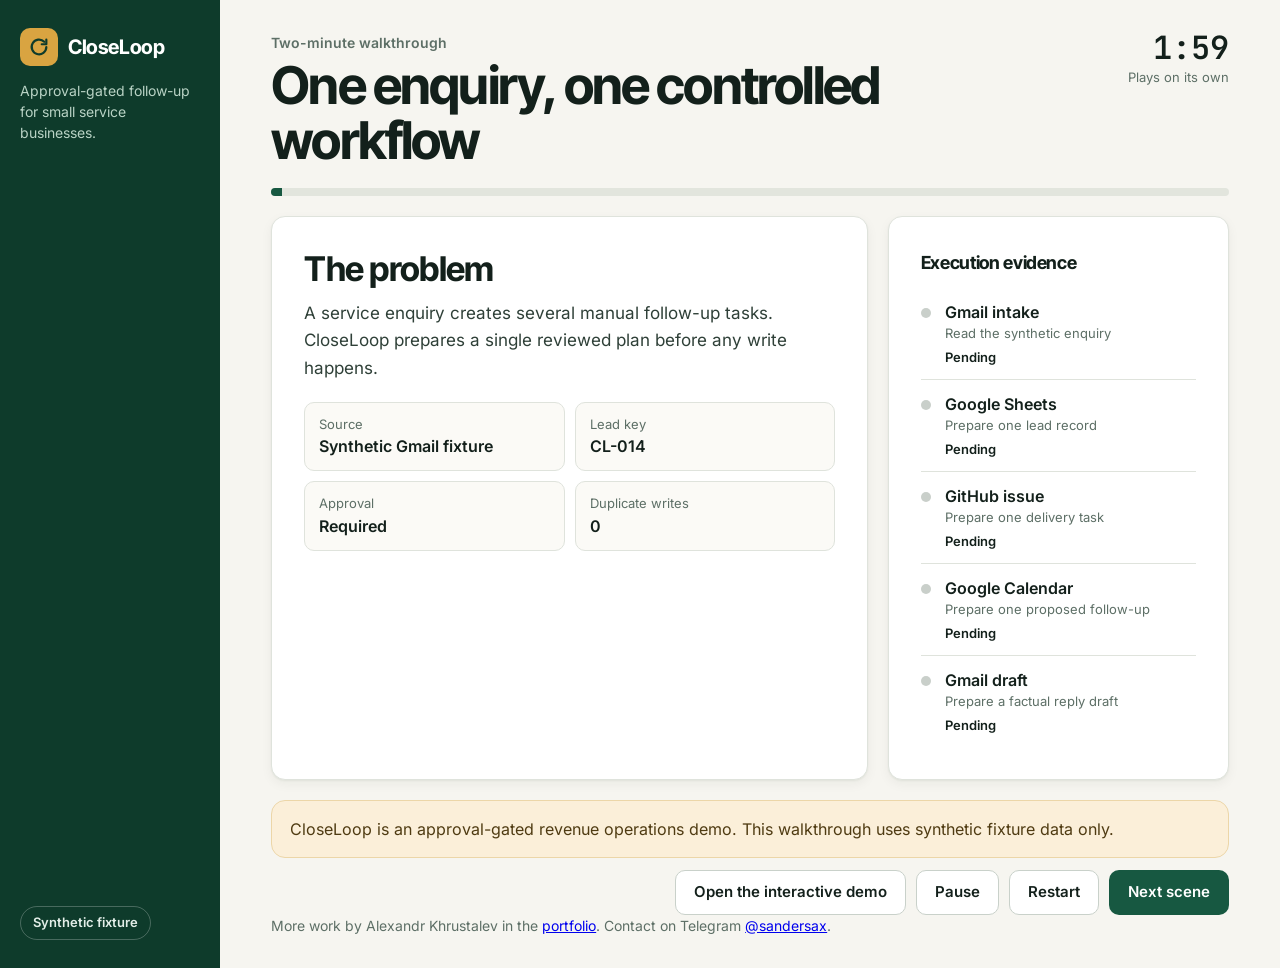
==== commit bf346674: "Self-host Google Fonts Fonts load from a local fonts/ folder with font-display swap instead of fonts" ====
--- a/demo.html
+++ b/demo.html
@@ -6,9 +6,7 @@
   <meta name="theme-color" content="#0e3b2b">
   <title>CloseLoop walkthrough</title>
   <meta name="description" content="A two-minute captioned walkthrough of the CloseLoop fixture path: one enquiry, one approval, one bounded retry and a replay with zero new writes.">
-  <link rel="preconnect" href="https://fonts.googleapis.com">
-  <link rel="preconnect" href="https://fonts.gstatic.com" crossorigin>
-  <link href="https://fonts.googleapis.com/css2?family=Inter+Tight:wght@600;700&family=Inter:wght@400;500;600&family=JetBrains+Mono:wght@500;600&display=swap" rel="stylesheet">
+  <link rel="stylesheet" href="fonts/fonts.css">
   <style>
     :root {
       color-scheme: light;
--- a/fonts/fonts.css
+++ b/fonts/fonts.css
@@ -0,0 +1,72 @@
+/* Self-hosted fonts. Files downloaded from Google Fonts, all under the SIL Open Font License 1.1,
+   see the OFL-*.txt files in this folder. Same family names and weights as the former Google Fonts link. */
+
+/* latin */
+@font-face {
+  font-family: 'Inter';
+  font-style: normal;
+  font-weight: 400;
+  font-display: swap;
+  src: url('Inter-normal-var-latin.woff2') format('woff2');
+  unicode-range: U+0000-00FF, U+0131, U+0152-0153, U+02BB-02BC, U+02C6, U+02DA, U+02DC, U+0304, U+0308, U+0329, U+2000-206F, U+20AC, U+2122, U+2191, U+2193, U+2212, U+2215, U+FEFF, U+FFFD;
+}
+
+/* latin */
+@font-face {
+  font-family: 'Inter';
+  font-style: normal;
+  font-weight: 500;
+  font-display: swap;
+  src: url('Inter-normal-var-latin.woff2') format('woff2');
+  unicode-range: U+0000-00FF, U+0131, U+0152-0153, U+02BB-02BC, U+02C6, U+02DA, U+02DC, U+0304, U+0308, U+0329, U+2000-206F, U+20AC, U+2122, U+2191, U+2193, U+2212, U+2215, U+FEFF, U+FFFD;
+}
+
+/* latin */
+@font-face {
+  font-family: 'Inter';
+  font-style: normal;
+  font-weight: 600;
+  font-display: swap;
+  src: url('Inter-normal-var-latin.woff2') format('woff2');
+  unicode-range: U+0000-00FF, U+0131, U+0152-0153, U+02BB-02BC, U+02C6, U+02DA, U+02DC, U+0304, U+0308, U+0329, U+2000-206F, U+20AC, U+2122, U+2191, U+2193, U+2212, U+2215, U+FEFF, U+FFFD;
+}
+
+/* latin */
+@font-face {
+  font-family: 'Inter Tight';
+  font-style: normal;
+  font-weight: 600;
+  font-display: swap;
+  src: url('InterTight-normal-var-latin.woff2') format('woff2');
+  unicode-range: U+0000-00FF, U+0131, U+0152-0153, U+02BB-02BC, U+02C6, U+02DA, U+02DC, U+0304, U+0308, U+0329, U+2000-206F, U+20AC, U+2122, U+2191, U+2193, U+2212, U+2215, U+FEFF, U+FFFD;
+}
+
+/* latin */
+@font-face {
+  font-family: 'Inter Tight';
+  font-style: normal;
+  font-weight: 700;
+  font-display: swap;
+  src: url('InterTight-normal-var-latin.woff2') format('woff2');
+  unicode-range: U+0000-00FF, U+0131, U+0152-0153, U+02BB-02BC, U+02C6, U+02DA, U+02DC, U+0304, U+0308, U+0329, U+2000-206F, U+20AC, U+2122, U+2191, U+2193, U+2212, U+2215, U+FEFF, U+FFFD;
+}
+
+/* latin */
+@font-face {
+  font-family: 'JetBrains Mono';
+  font-style: normal;
+  font-weight: 500;
+  font-display: swap;
+  src: url('JetBrainsMono-normal-var-latin.woff2') format('woff2');
+  unicode-range: U+0000-00FF, U+0131, U+0152-0153, U+02BB-02BC, U+02C6, U+02DA, U+02DC, U+0304, U+0308, U+0329, U+2000-206F, U+20AC, U+2122, U+2191, U+2193, U+2212, U+2215, U+FEFF, U+FFFD;
+}
+
+/* latin */
+@font-face {
+  font-family: 'JetBrains Mono';
+  font-style: normal;
+  font-weight: 600;
+  font-display: swap;
+  src: url('JetBrainsMono-normal-var-latin.woff2') format('woff2');
+  unicode-range: U+0000-00FF, U+0131, U+0152-0153, U+02BB-02BC, U+02C6, U+02DA, U+02DC, U+0304, U+0308, U+0329, U+2000-206F, U+20AC, U+2122, U+2191, U+2193, U+2212, U+2215, U+FEFF, U+FFFD;
+}
